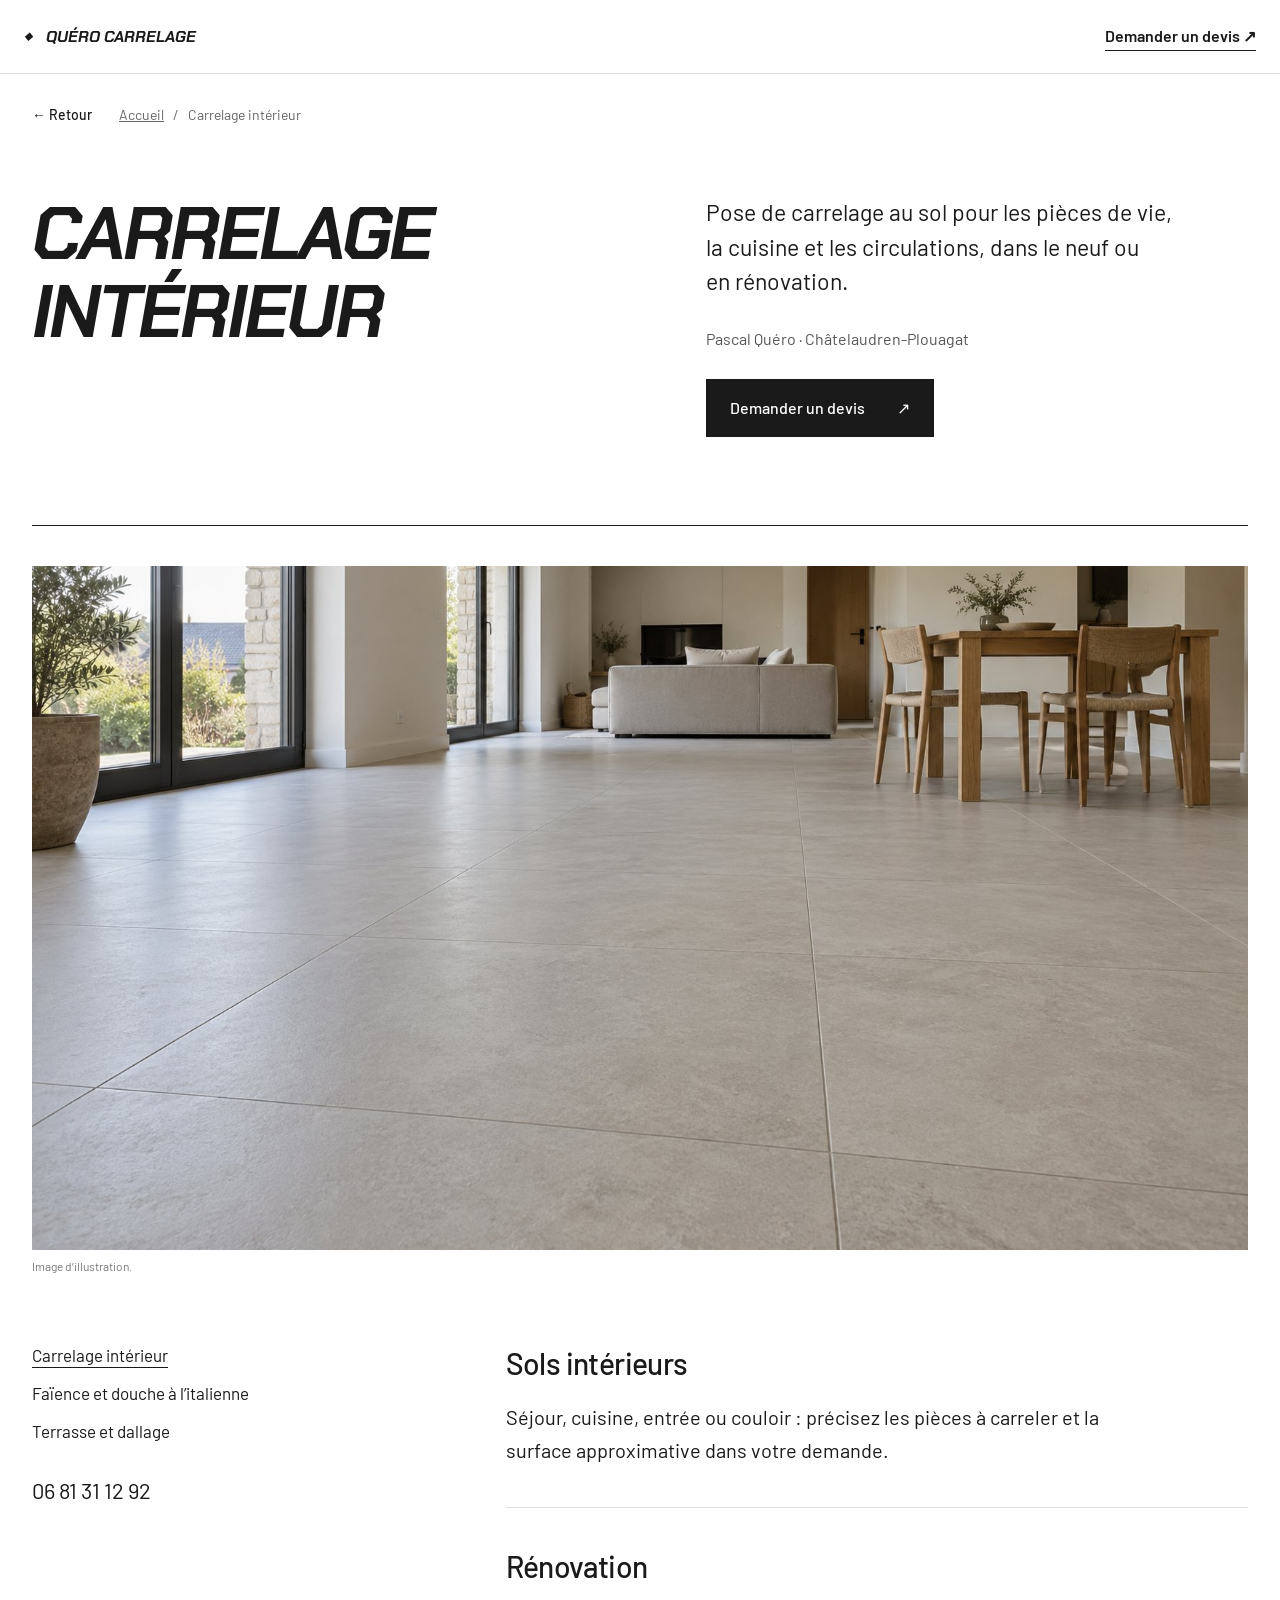
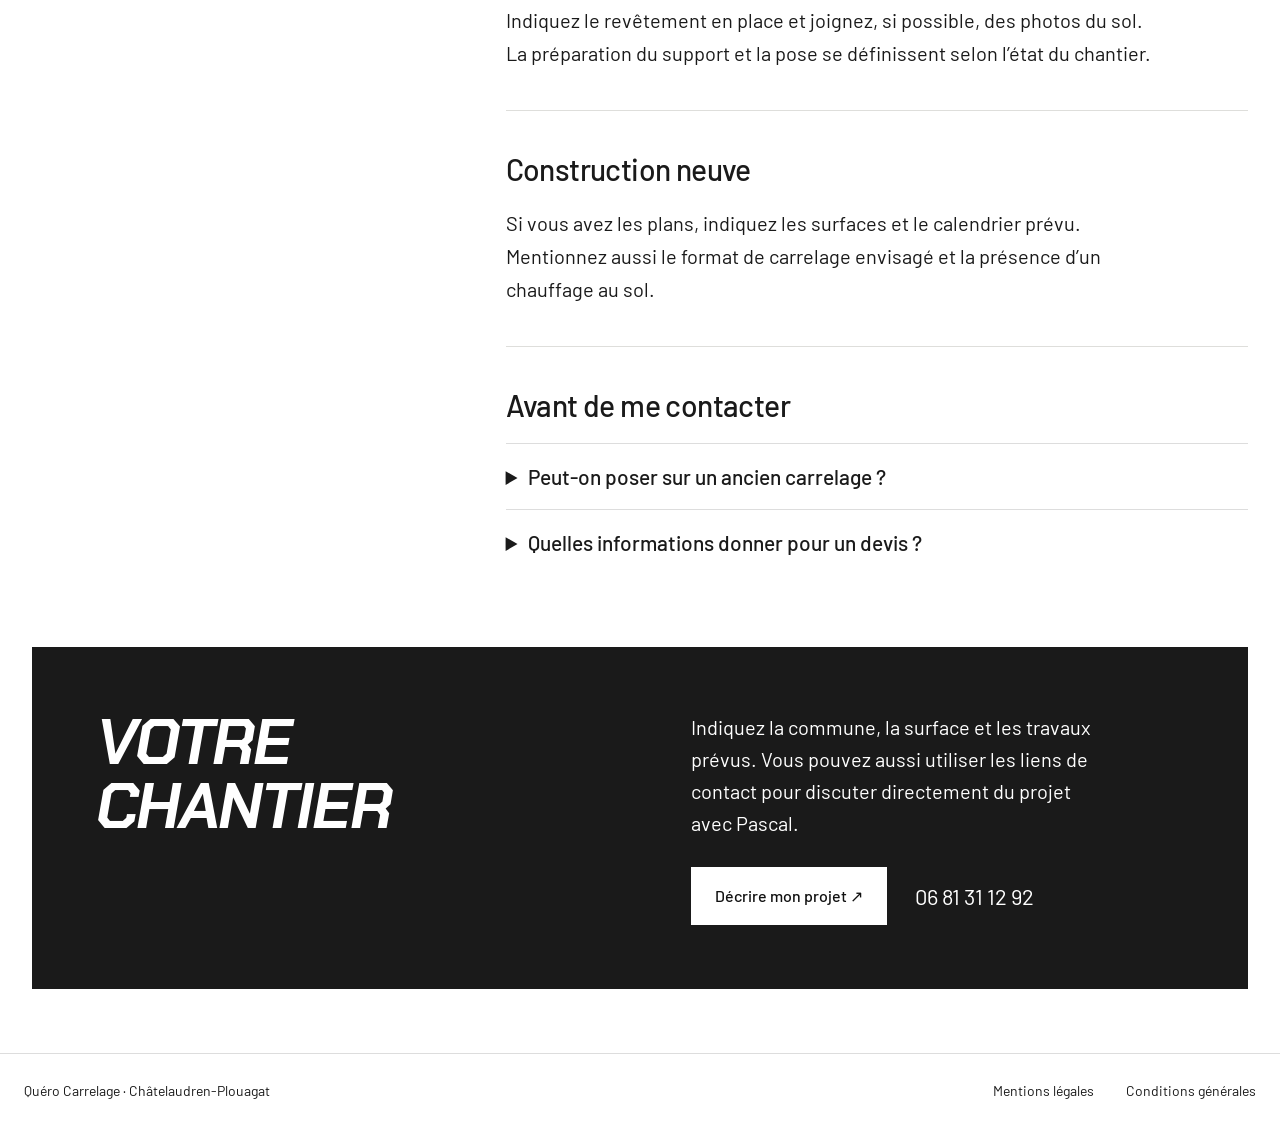
==== carrelage-interieur.html @ d006086c "Recompose mobile and tablet layout with calmer camera, readable forms and consistent service pages" ====
<!doctype html>
<html lang="fr"><head><meta charset="utf-8"><meta name="viewport" content="width=device-width,initial-scale=1">
<title>Pose de carrelage intérieur à Châtelaudren-Plouagat | Quéro Carrelage</title><meta name="description" content="Pose de carrelage au sol pour les pièces de vie, la cuisine et les circulations, dans le neuf ou en rénovation. Pascal Quéro, carreleur à Châtelaudren-Plouagat. Demandez un devis.">
<meta name="robots" content="noindex,nofollow"><meta name="theme-color" content="#ffffff"><link rel="canonical" href="https://matthew-quero.github.io/quero-carrelage/carrelage-interieur.html">
<link rel="icon" href="./assets/favicon.svg" type="image/svg+xml"><link rel="stylesheet" href="./assets/fonts.css"><link rel="stylesheet" href="./assets/site.css?v=10"><link rel="stylesheet" href="./assets/services.css?v=2"><script src="./assets/navigation.js?v=1" defer></script><script src="./assets/contact.js?v=1" defer></script><link rel="stylesheet" href="./assets/responsive.css?v=1"></head>
<body class="service-page"><a class="skip-link" href="#contenu">Aller au contenu</a>
<header class="page-header"><a class="brand" href="./index.html#haut"><span aria-hidden="true">◆</span> Quéro Carrelage</a><a class="page-quote" href="./index.html#contact">Demander un devis ↗</a></header>
<main id="contenu"><nav class="breadcrumb" aria-label="Fil d’Ariane"><a class="return-link" data-back href="./index.html#savoir-faire">← Retour</a><a href="./index.html">Accueil</a><span aria-hidden="true"> / </span><span>Carrelage intérieur</span></nav>
<div class="service-intro"><h1>Carrelage intérieur</h1><div><p>Pose de carrelage au sol pour les pièces de vie, la cuisine et les circulations, dans le neuf ou en rénovation.</p><p class="service-local">Pascal Quéro · Châtelaudren-Plouagat</p><a class="service-cta" href="./index.html#contact">Demander un devis <span aria-hidden="true">↗</span></a></div></div>
<figure class="service-image"><img src="./assets/photos/service-interieur.jpg" alt="Sol intérieur en grands carreaux gris clair dans une pièce de vie" width="1672" height="940" fetchpriority="high" decoding="async"><figcaption>Image d’illustration.</figcaption></figure><div class="service-body"><aside><nav aria-label="Autres prestations"><a href="./carrelage-interieur.html" aria-current="page">Carrelage intérieur</a><a href="./faience-douche.html">Faïence et douche à l’italienne</a><a href="./terrasse-carrelage.html">Terrasse et dallage</a></nav><p><a data-contact="phone" href="#contact">Téléphone</a></p></aside><div class="service-content"><section id="sols"><h2>Sols intérieurs</h2><p>Séjour, cuisine, entrée ou couloir : précisez les pièces à carreler et la surface approximative dans votre demande.</p></section><section id="renovation"><h2>Rénovation</h2><p>Indiquez le revêtement en place et joignez, si possible, des photos du sol. La préparation du support et la pose se définissent selon l’état du chantier.</p></section><section id="neuf"><h2>Construction neuve</h2><p>Si vous avez les plans, indiquez les surfaces et le calendrier prévu. Mentionnez aussi le format de carrelage envisagé et la présence d’un chauffage au sol.</p></section><section class="service-faq"><h2>Avant de me contacter</h2><details><summary>Peut-on poser sur un ancien carrelage ?</summary><p>Cela ne se décide pas à partir de la seule surface. Précisez le revêtement en place, son état et les éventuelles fissures pour que le support puisse être examiné.</p></details><details><summary>Quelles informations donner pour un devis ?</summary><p>La commune, les pièces concernées, la surface estimée, le revêtement actuel et le délai souhaité. Signalez si les carreaux sont déjà choisis ou achetés.</p></details></section></div></div>
<section class="service-contact"><h2>Votre chantier</h2><p>Indiquez la commune, la surface et les travaux prévus. Vous pouvez aussi utiliser les liens de contact pour discuter directement du projet avec Pascal.</p><div><a class="service-cta" href="./index.html#contact">Décrire mon projet ↗</a><a class="service-phone" data-contact="phone" href="#contact">Téléphone</a></div></section>
</main><footer class="page-footer"><span>Quéro Carrelage · Châtelaudren-Plouagat</span><a href="./mentions-legales.html">Mentions légales</a><a href="./conditions-generales.html">Conditions générales</a></footer></body></html>
---- assets/fonts.css ----
@font-face {
  font-family: 'Barlow';
  font-style: normal;
  font-weight: 400;
  font-display: swap;
  src: url(./fonts/font-0.ttf) format('truetype');
}
@font-face {
  font-family: 'Barlow';
  font-style: normal;
  font-weight: 500;
  font-display: swap;
  src: url(./fonts/font-1.ttf) format('truetype');
}
@font-face {
  font-family: 'Barlow';
  font-style: normal;
  font-weight: 600;
  font-display: swap;
  src: url(./fonts/font-2.ttf) format('truetype');
}
@font-face {
  font-family: 'Chakra Petch';
  font-style: italic;
  font-weight: 700;
  font-display: swap;
  src: url(./fonts/font-3.ttf) format('truetype');
}
---- assets/site.css ----
:root{--ink:#1a1a1a;--paper:#fff;--muted:#4a4a4a;--line:#dededb;--header-height:57px;--font-title:'Chakra Petch',Arial,sans-serif;--font-body:'Barlow',Arial,sans-serif}
*{box-sizing:border-box}html{scroll-behavior:smooth;scroll-padding-top:calc(var(--header-height) + 20px)}body{margin:0;background:var(--paper);color:var(--ink);font-family:var(--font-body);-webkit-font-smoothing:antialiased}a{color:inherit;text-decoration:none}button,input,select,textarea{font:inherit}button,a,input,select,textarea{ -webkit-tap-highlight-color:transparent}a,button{transition:background-color .18s ease,color .18s ease}a:hover{color:#666}a:focus-visible,button:focus-visible,input:focus-visible,select:focus-visible,textarea:focus-visible{outline:3px solid #878787!important;outline-offset:5px}input,textarea,select{min-width:0}button{min-height:48px}input,select,textarea{border-radius:0}p{text-wrap:pretty}h1,h2{text-wrap:balance}[hidden]{display:none!important}main{display:block}section,header,footer{min-width:0}section:target{scroll-margin-top:20px}
.skip-link{position:fixed;left:12px;top:12px;z-index:200;background:#111;color:#fff;padding:16px;transform:translateY(-180%)}.skip-link:focus{transform:none}
#site-header{border-bottom:1px solid var(--line)}#site-header>div{min-height:47px}#haut{grid-template-columns:repeat(2,minmax(0,1fr))!important;gap:4vw}#haut [data-herotext]{padding-bottom:60px}#contact{margin-top:0!important;opacity:1!important;transform:none!important;pointer-events:auto!important;scroll-margin-top:calc(var(--header-height) + 20px)}#contact>div{grid-template-columns:repeat(2,minmax(0,1fr))!important}#contact input,#contact textarea,#contact select{line-height:1.4}#contact button{width:100%;font-size:15px!important}#contact a[href^="mailto:"]{overflow-wrap:anywhere;max-width:100%}#mobile-call{padding-bottom:max(10px,env(safe-area-inset-bottom))!important}#mobile-call a{font-size:15px!important;padding:14px!important}.form-note{font-size:14px;line-height:1.5;margin:0;color:#c9c9c6}.form-status:empty{display:none}.form-status{font-size:15px;line-height:1.6;border-left:2px solid #fff;padding-left:16px;margin:0}.tile-texture{display:block;width:100%;height:100%;background:#1a1a1a;background-size:cover;background-position:center}

.reviews{padding:80px max(16px,calc((100vw - 1568px)/2));border-top:1px solid var(--ink);background:#fff}.section-heading{max-width:880px;margin-bottom:36px}.eyebrow{font-size:11px;letter-spacing:.14em;text-transform:uppercase;margin:0 0 18px}.section-heading h2{font-family:var(--font-title);font-style:italic;text-transform:uppercase;font-size:clamp(30px,5vw,64px);line-height:1.03;letter-spacing:-.035em;margin:0 0 22px}.text-link{display:inline-block;border-bottom:1px solid;font-size:14px;min-height:30px}.reviews-list{display:grid;grid-template-columns:repeat(auto-fit,minmax(min(100%,280px),1fr));gap:32px}.review{border-top:1px solid var(--ink);padding-top:22px}.review blockquote{margin:16px 0;line-height:1.6;font-size:19px}.review p{font-size:14px}.rating{letter-spacing:.14em;font-size:19px}#arazo-form iframe{width:100%;min-height:780px;border:0;background:#fff;display:block}#arazo-form .text-link{margin:12px 0;color:#fff}#scroll-video{position:absolute;inset:0;width:100%;height:100%;object-fit:cover;background:#000}.video-mode [data-flat],.video-mode [data-room],.video-mode [data-flatsq],.video-mode [data-tilelayer]{display:none!important}
/* Useful static layout if JavaScript fails or motion is disabled. */
html:not(.has-motion) [data-tilelayer]{display:none!important}html:not(.has-motion) [data-stage]{height:auto!important}html:not(.has-motion) [data-sticky]{background:#fff!important;position:relative!important;top:0!important;height:auto!important;visibility:visible!important;perspective:none!important;padding:24px 16px!important}html:not(.has-motion) [data-flat]{position:relative!important;inset:auto!important;transform:none!important}html:not(.has-motion) [data-grid]{display:grid!important;width:100%;grid-auto-flow:row!important;grid-template-columns:repeat(3,minmax(0,1fr))!important;grid-template-rows:none!important;grid-auto-columns:auto!important;gap:8px!important;transform:none!important}html:not(.has-motion) [data-cell]{width:auto!important;height:auto!important;min-height:160px;transform:none!important;filter:none!important;opacity:1!important}html:not(.has-motion) [data-cell]:empty,html:not(.has-motion) [data-cell]:has(.tile-texture){display:none!important}html:not(.has-motion) [data-room],html:not(.has-motion) [data-flatsq]{display:none!important}html:not(.has-motion) [data-herotext]{opacity:1!important;transform:none!important}
@media(min-width:1600px){#haut>div:first-child{padding-right:20px}}
@media(max-width:760px){#site-header>div{gap:8px!important}#site-header nav a{font-size:11px!important}#site-header a>span:last-child{font-size:13px!important}#haut{grid-template-columns:minmax(0,1fr)!important;gap:0!important;padding-top:12vh!important;min-height:calc(100svh - var(--header-height))!important}#haut [data-herotext]{padding:0 0 64px 17%;align-self:center}#haut h1{font-size:clamp(34px,8.4vw,61px)!important;max-width:16ch!important}#haut p{font-size:17px!important}#haut>div[aria-hidden]{display:none}#contact>div{grid-template-columns:minmax(0,1fr)!important;gap:50px!important;padding-bottom:55px!important}#contact a[href^="tel:"]{font-size:clamp(35px,9vw,58px)!important}#contact form{max-width:none!important}.reviews{padding:56px 16px}html:not(.has-motion) [data-grid]{grid-template-columns:repeat(2,minmax(0,1fr))!important}html:not(.has-motion) [data-cell]{font-size:17px!important;min-height:170px} [data-info]{font-size:clamp(20px,5.5vw,38px)!important;max-width:40vw} }
@media(prefers-reduced-motion:reduce){html{scroll-behavior:auto}*{transition:none!important;animation:none!important}}
@media print{[data-stage],[data-tilelayer],#mobile-call,.scroll-cue,.skip-link{display:none!important}#haut,#contact{display:block!important;min-height:0!important;color:#000!important;background:#fff!important}#haut [data-herotext]{opacity:1!important;transform:none!important}#contact input,#contact select,#contact textarea{border:1px solid #aaa!important}#contact form{display:none!important}header{position:static!important}a{color:inherit!important}}

.hover-1:hover, .hover-1:focus-visible {background:#4A4A4A;color:#FFFFFF}
.hover-2:hover, .hover-2:focus-visible {background:#FFFFFF;color:#1A1A1A}
.hover-3:hover, .hover-3:focus-visible {color:#9A9A96}
.hover-4:hover, .hover-4:focus-visible {color:#9A9A96}
.hover-5:hover, .hover-5:focus-visible {color:#9A9A96}
.hover-6:hover, .hover-6:focus-visible {color:#9A9A96}
.hover-7:hover, .hover-7:focus-visible {background:#9A9A96;color:#1A1A1A}
/* Revision 2: the perspective scene and the readable copy have separate layers. */
[data-sticky]{perspective:none!important;isolation:isolate}
.sequence-scene{position:absolute;inset:0;overflow:hidden;isolation:isolate;z-index:0;perspective:1600px;perspective-origin:50% 45%}
.sequence-copy{position:absolute;inset:0;z-index:3;pointer-events:none}
[data-info]{position:absolute;left:50%;top:48%;margin:0;width:min(17ch,calc(100% - 64px));text-align:center;font-family:var(--font-title);font-size:clamp(34px,5.2vw,72px);font-style:italic;font-weight:700;line-height:1.08;letter-spacing:-.035em;color:#fff;text-transform:uppercase;opacity:0;visibility:hidden;will-change:transform,opacity;text-wrap:balance}


[data-plane="wleft"]{background-color:#242424!important}[data-plane="wright"]{background-color:#1c1c1c!important}[data-plane="back"]{background-color:#101010!important}[data-plane="ceiling"]{background-color:#2d2d2d!important}
#haut{min-height:calc(100svh - var(--header-height))!important;padding-top:40px!important;padding-bottom:40px!important}
#haut .hero-copy{padding-bottom:0!important}
#haut h1{font-size:clamp(48px,6.5vw,96px)!important;line-height:1.02!important;max-width:none!important}
.hero-title-line{display:block;white-space:nowrap}
#haut .hero-location{margin:0 0 25px;font-family:var(--font-body);font-size:12px!important;letter-spacing:.1em;font-weight:500;line-height:1.5;text-transform:uppercase;color:#555}
#haut .hero-intro{font-size:clamp(17px,1.5vw,20px)!important;max-width:35ch;line-height:1.6!important;margin-top:28px!important}
.button-primary,.button-submit{font-family:var(--font-body)!important;font-size:16px!important;font-weight:600!important;font-style:normal!important;text-transform:none!important;letter-spacing:0!important;display:inline-flex;align-items:center;justify-content:center;gap:24px;min-height:54px}
.button-primary::after{content:'↗';font-size:20px;font-weight:400}
.hover-1:hover,.hover-1:focus-visible{background:#444!important;color:#fff!important}
.hover-2:hover,.hover-2:focus-visible{background:#fff!important;color:#111!important}
.hover-3:hover,.hover-4:hover,.hover-5:hover,.hover-6:hover{color:#aaa!important}
.hover-7:hover{background:#ccc!important;color:#111!important}
.nav-services,.nav-quote{font-family:var(--font-body)!important;font-size:14px!important;font-weight:600!important;font-style:normal!important;text-transform:none!important;letter-spacing:0!important;display:inline-flex;align-items:center;min-height:32px}
.nav-services{color:#555}.nav-services:hover,.nav-quote:hover{color:#111;border-bottom:2px solid #111}
#contact a[href^="tel:"]{font-family:var(--font-body)!important;font-style:normal!important;font-weight:600!important;letter-spacing:-.035em!important;font-size:clamp(34px,5.1vw,68px)!important;line-height:1.1!important}
#contact>div>div:last-child>div>p{font-family:var(--font-body)!important;font-style:normal!important;font-weight:400!important;font-size:20px!important;line-height:1.6!important;text-transform:none!important;letter-spacing:0!important;max-width:34ch!important}
.services{position:relative;z-index:10;display:grid;grid-template-columns:minmax(0,1fr) minmax(0,1.15fr);gap:clamp(48px,7vw,120px);max-width:1600px;margin:0 auto;padding:clamp(64px,8vw,120px) 32px;background:#fff;scroll-margin-top:calc(var(--header-height) + 20px)}
.services-heading h2{margin:0 0 28px;font-family:var(--font-title);font-style:italic;font-weight:700;text-transform:uppercase;line-height:1;letter-spacing:-.04em;font-size:clamp(44px,6vw,80px)}
.services-heading>p:not(.eyebrow){margin:0 0 26px;max-width:35ch;font-size:19px;line-height:1.65;color:#555}
.services-heading .text-link{font-size:16px;font-weight:500;padding-bottom:6px}
.services-list{list-style:none;margin:0;padding:0}.services-list li{display:grid;grid-template-columns:32px minmax(0,1fr);column-gap:20px;padding:22px 0;border-top:1px solid #cfcfcc}.services-list li:last-child{border-bottom:1px solid #cfcfcc}.services-list li>span{grid-row:1 / 3;font-size:12px;color:#777;padding-top:5px}.services-list h3{margin:0;font-size:22px;font-weight:600;line-height:1.3;letter-spacing:-.015em}.services-list p{margin:6px 0 0;font-size:16px;line-height:1.5;color:#555}
.services-assurances{grid-column:1 / -1;display:flex;flex-wrap:wrap;gap:12px 32px;margin:0;padding-top:24px;border-top:1px solid #cfcfcc;font-size:14px;color:#555}.services-assurances span{display:inline-flex;gap:10px;align-items:center}.services-assurances span::before{content:'';display:block;width:5px;height:5px;background:#1a1a1a;transform:rotate(45deg)}
html:not(.has-motion) [data-stage]{display:none!important}
.video-mode [data-copy],.video-mode [data-phase]{display:none!important}
@media(max-width:760px){
 #haut{min-height:calc(100svh - var(--header-height))!important;padding-top:40px!important;padding-bottom:48px!important}
 #haut .hero-copy{padding:0 0 0 17%!important}
 #haut h1{font-size:clamp(34px,8.9vw,68px)!important}
 #haut .hero-location{font-size:10px!important;letter-spacing:.06em;margin-bottom:20px;max-width:30ch}
 #haut .hero-intro{font-size:17px!important;margin-top:24px!important}
 #haut .button-primary{padding:17px 20px!important;font-size:14px!important;gap:16px}
 .nav-services{display:none}#site-header .nav-quote{font-size:12px!important}
 [data-info]{font-size:clamp(30px,7.8vw,48px)!important;max-width:none!important;width:calc(100% - 40px);top:46%;line-height:1.12}


 .services{grid-template-columns:minmax(0,1fr);gap:40px;padding:64px 20px}
 .services-heading h2{font-size:52px}.services-heading>p:not(.eyebrow){font-size:18px}
 .services-list li{padding:20px 0;column-gap:12px;grid-template-columns:24px minmax(0,1fr)}.services-list h3{font-size:21px}
 .services-assurances{font-size:13px;gap:14px 22px;padding-top:22px}
 #contact a[href^="tel:"]{font-size:clamp(32px,8.3vw,58px)!important}
 #contact>div>div:last-child>div>p{font-size:18px!important}
}
/* Use one header offset for anchors, rather than adding margin and padding twice. */
html{scroll-padding-top:var(--header-height)}
#haut,#savoir-faire,#contact,section:target{scroll-margin-top:0!important}

/* Photos stay in the opening mosaic; the room keeps its dark tiles. */
[data-scene]{transition:none!important}
[data-copy]{transition:none!important}
[data-info]{width:14ch;max-width:calc(100vw - 32px);font-size:clamp(36px,4.2vw,66px);text-align:left;transform-origin:50% 50%;text-wrap:balance}
/* The next section rises through the final viewport while the room fades. */
.has-motion [data-stage]{margin-bottom:calc(-1 * var(--sequence-overlap,0px))}
.services{max-width:none;width:100%;padding-left:max(32px,calc((100vw - 1536px)/2));padding-right:max(32px,calc((100vw - 1536px)/2));min-height:var(--sequence-overlap,0px);align-content:center}
.services-list li{display:block;padding:0}
.services-list li a{display:flex;align-items:center;justify-content:space-between;gap:24px;padding:26px 16px;font-size:22px;font-weight:500;line-height:1.3;transition:padding .22s ease,background .22s ease,color .22s ease}
.services-list li a>span{font-size:24px;opacity:0;transform:translate(-8px,8px);transition:opacity .22s ease,transform .22s ease}
.services-list li a:hover,.services-list li a:focus-visible{padding-left:28px;background:#1a1a1a;color:#fff}
.services-list li a:hover>span,.services-list li a:focus-visible>span{opacity:1;transform:none}
.services-assurances{margin-top:0}
.contact-reviews{margin-top:auto;padding:32px 0 0;border-top:1px solid #393939;color:#fff;background:transparent}
.contact-reviews h3{font-size:22px;font-weight:500;margin:0 0 24px}
.contact-reviews .reviews-list{display:block}
.contact-reviews .review{padding:20px 0;border-color:#393939}
.contact-reviews .review:first-child{padding-top:0;border:0}
.contact-reviews .review blockquote{font-size:18px;margin:12px 0;line-height:1.6}
.contact-reviews .review p{margin:0;color:#bbb}
.contact-reviews .text-link{margin-top:20px}
@media(max-width:760px){
 [data-info]{font-size:clamp(32px,8.4vw,48px)!important;width:12ch;top:50%}
 .services{padding-left:20px;padding-right:20px}
 .services-heading h2{font-size:46px}
 .services-list li{padding:0}
 .services-list li a{padding:22px 12px;font-size:20px}
 .services-list li a>span{opacity:1;transform:none}
 .contact-reviews{margin-top:20px}
}
@media(prefers-reduced-motion:reduce){.services-list li a,.services-list li a>span{transition:none}}

/* Programmatic section focus must not draw a frame around the whole hero. */
section[tabindex="-1"]:focus,h1[tabindex="-1"]:focus,h2[tabindex="-1"]:focus{outline:none}
/* The service section is opaque throughout the handoff: no grey double exposure. */
.services{opacity:1!important}
[data-info]{text-align:center}
.tile-link{display:flex;position:relative;align-items:flex-end;width:100%;height:100%;padding:18px;color:inherit;overflow:hidden}
.tile-link:hover{color:#fff;background:#363636}
.tile-link:focus-visible{outline:3px solid #fff!important;outline-offset:-7px}
.tile-caption{display:block;max-width:100%;font:inherit}
.tile-caption>span{display:inline-block;transition:transform .2s ease}
.tile-link:hover .tile-caption>span{transform:translate(3px,-3px)}
.tile-photo{padding:0}
.tile-photo .tile-texture{transition:transform .35s ease,filter .35s ease}
.tile-photo:hover .tile-texture{transform:scale(1.045);filter:brightness(.8)}
.tile-photo-arrow{position:absolute;right:16px;bottom:14px;font-family:var(--font-body);font-size:28px;color:white;opacity:0}
.tile-photo:hover .tile-photo-arrow,.tile-photo:focus-visible .tile-photo-arrow{opacity:1}
@media(prefers-reduced-motion:reduce){.tile-photo .tile-texture,.tile-caption>span{transition:none}}
/* All three mosaic rows fit the actual sticky area, including the header and two joints. */
.has-motion [data-grid]{grid-template-rows:repeat(3,calc((100svh - var(--header-height) - 16px)/3))!important;grid-auto-columns:calc((100svh - var(--header-height) - 16px)/3)!important}
.has-motion [data-cell]{width:calc((100svh - var(--header-height) - 16px)/3)!important;height:calc((100svh - var(--header-height) - 16px)/3)!important}

.contact-action{display:inline-flex;align-items:center;align-self:flex-start;gap:16px;font-family:var(--font-body);font-size:22px;font-weight:500;line-height:1.4;border-bottom:1px solid #777;padding:8px 0;color:#fff}.contact-action:hover{color:#ccc;border-color:#fff}
#contact .contact-action[href]{font-family:var(--font-body)!important;font-style:normal!important;font-weight:500!important;font-size:22px!important;line-height:1.4!important;letter-spacing:0!important}

/* Full-face mineral material: no magnified crop from a white product photo. */
[data-tile], [data-cell][style*="background:#1A1A1A"], [data-cell].material-slot {background-image:url('./photos/carreau-anthracite-hd.webp')!important;background-size:cover;background-position:center}

/* Prevent native scroll chaining/bounce beyond the document edges. */
html,body{overscroll-behavior-y:none}
/* A single, unbroken word group on both sides of the camera. */
[data-info]{width:max-content!important;max-width:none!important;white-space:nowrap;text-wrap:nowrap;font-size:clamp(30px,4.2vw,66px);text-align:center}
@media(max-width:760px){[data-info]{font-size:clamp(22px,6vw,38px)!important}}
/* Empty material tiles throughout the mosaic, then a full tiled floor. */
[data-cell]:empty{background-image:url('./photos/carreau-anthracite-hd.webp')!important;background-size:cover;background-position:center}
[data-cell]{position:relative}
[data-cell]::after{content:"";position:absolute;inset:0;background:#303030 url('./photos/carreau-anthracite-hd.webp') center/cover;opacity:var(--floor-material,0);pointer-events:none;z-index:3}
---- assets/services.css ----
.service-page{color:#1a1a1a;background:#fff}
.page-header{position:sticky;top:0;z-index:40;display:flex;align-items:center;justify-content:space-between;gap:20px;padding:22px max(24px,calc((100vw - 1536px)/2));border-bottom:1px solid #dededb;background:#fff}
.brand{font-family:var(--font-title);font-weight:700;font-style:italic;text-transform:uppercase;display:flex;gap:12px;align-items:center}
.page-quote{font-weight:600;border-bottom:1px solid;padding:4px 0}
.service-page main{max-width:1600px;margin:auto;padding:0 32px}
.breadcrumb{font-size:14px;color:#666;padding:32px 0;display:flex;flex-wrap:wrap;gap:9px}.breadcrumb a{text-decoration:underline}
.service-intro{display:grid;grid-template-columns:1.1fr 1fr;gap:6vw;padding:40px 0 88px;border-bottom:1px solid #1a1a1a}
.service-intro h1{margin:0;font-family:var(--font-title);font-style:italic;text-transform:uppercase;font-size:clamp(44px,5.8vw,84px);letter-spacing:-.04em;line-height:1.05;overflow-wrap:break-word}
.service-intro p{font-size:23px;line-height:1.5;margin:0 0 28px;max-width:37ch}.service-intro .service-local{font-size:16px;color:#555}
.service-cta{display:inline-flex;align-items:center;justify-content:space-between;gap:32px;padding:19px 24px;background:#1a1a1a;color:white;font-weight:500;min-height:56px}.service-cta:hover{background:#444;color:white}
.service-body{display:grid;grid-template-columns:1fr 2fr;gap:8vw;padding:72px 0}
.service-body aside nav{display:flex;flex-direction:column;gap:18px;font-size:17px}.service-body aside nav a[aria-current]{text-decoration:underline;text-underline-offset:5px}.service-body aside p{margin-top:36px;font-size:22px}
.service-content section{padding-bottom:40px;margin-bottom:40px;border-bottom:1px solid #dededb;scroll-margin-top:100px}
.service-content h2{font-size:30px;line-height:1.2;font-weight:500;letter-spacing:-.02em;margin:0 0 20px}
.service-content p{font-size:20px;line-height:1.65;margin:0;max-width:60ch}
.service-content details{padding:20px 0;border-top:1px solid #ddd}.service-content summary{font-size:21px;font-weight:500;cursor:pointer}.service-content details p{font-size:18px;margin-top:18px}
.service-content .service-faq{border:0;margin:0;padding:0}
.service-contact{background:#1a1a1a;color:#fff;padding:64px;display:grid;grid-template-columns:1fr 1fr;gap:28px 8vw;margin-bottom:64px}
.service-contact h2{font-family:var(--font-title);font-style:italic;text-transform:uppercase;font-size:clamp(36px,5vw,64px);letter-spacing:-.03em;line-height:1;margin:0}
.service-contact p{font-size:20px;line-height:1.6;margin:0;max-width:42ch}.service-contact>div{grid-column:2;display:flex;align-items:center;flex-wrap:wrap;gap:28px}.service-contact .service-cta{background:#fff;color:#111}.service-contact .service-cta:hover{background:#ccc}.service-phone{font-size:22px}
.page-footer{display:flex;align-items:center;flex-wrap:wrap;gap:20px 32px;padding:28px max(24px,calc((100vw - 1536px)/2));border-top:1px solid #ddd;font-size:14px}.page-footer>span{margin-right:auto}
@media(max-width:760px){.page-header{padding:16px 20px}.brand{font-size:13px;gap:6px}.page-quote{font-size:13px}.service-page main{padding:0 20px}.breadcrumb{padding:24px 0;font-size:12px}.service-intro{grid-template-columns:1fr;gap:28px;padding:24px 0 48px}.service-intro h1{font-size:42px}.service-intro p{font-size:20px}.service-body{grid-template-columns:1fr;gap:40px;padding:40px 0}.service-body aside nav{font-size:15px;gap:14px}.service-body aside p{margin:22px 0 0}.service-content h2{font-size:27px}.service-content p{font-size:18px}.service-contact{display:block;padding:32px 24px;margin-bottom:40px}.service-contact p{font-size:18px;margin:24px 0}.service-contact>div{display:flex;gap:24px}.service-contact h2{font-size:36px}.service-content summary{font-size:19px}}

.breadcrumb .return-link{margin-right:18px;text-decoration:none;font-weight:500;color:#1a1a1a}.return-link:hover{text-decoration:underline}
.service-image{margin:0;padding:40px 0 0}.service-image img{display:block;width:100%;height:auto;aspect-ratio:16/9;object-fit:cover}.service-image figcaption{font-size:12px;color:#777;margin-top:9px}
@media(max-width:760px){.service-image{padding-top:24px}.service-image img{aspect-ratio:4/3;object-position:center}.breadcrumb .return-link{width:100%;margin-bottom:10px}}
---- assets/responsive.css ----
/* Portrait composition: the copy leads, the tile occupies its own lower area. */
@media(max-width:900px){
 html{scroll-padding-top:var(--header-height)}
 #site-header>div{padding:8px 20px!important;gap:12px!important;min-height:58px}
 #site-header a>span:last-child{font-size:14px!important;white-space:nowrap}
 #site-header a>span:first-child{width:10px!important;height:10px!important}
 #site-header nav{gap:0!important}.nav-services{display:none!important}
 #site-header .nav-quote{font-family:var(--font-body)!important;font-style:normal!important;font-size:12px!important;letter-spacing:0!important;text-transform:none!important;display:flex;align-items:center;min-height:44px;border:0!important;padding:0!important}
 #haut{display:block!important;direction:ltr!important;min-height:max(720px,calc(100svh - var(--header-height)))!important;padding:32px 24px 290px!important;overflow:hidden}
 #haut .hero-copy{padding:0!important;max-width:580px;margin:0!important}
 #haut .hero-location{font-size:10px!important;line-height:1.5;letter-spacing:.07em!important;max-width:none!important;margin:0 0 22px!important}
 #haut h1{font-size:clamp(39px,10.6vw,64px)!important;line-height:1.02!important;letter-spacing:-.045em!important;max-width:none!important}
 .hero-title-line{display:block;white-space:nowrap}
 #haut .hero-intro{font-size:17px!important;line-height:1.55!important;max-width:34ch!important;margin:22px 0 0!important}
 #haut .hero-copy>div{margin-top:24px!important}
 #haut .button-primary{padding:16px 20px!important;min-height:54px;font-family:var(--font-body)!important;font-style:normal!important;font-size:15px!important;text-transform:none!important;letter-spacing:0!important;max-width:100%;width:100%;justify-content:space-between}
 #haut>div[aria-hidden]{display:none!important}
 [data-info]{font-size:clamp(24px,6.6vw,38px)!important;line-height:1.08!important;letter-spacing:-.025em!important;white-space:nowrap!important}
 .tile-link{padding:14px}.tile-caption{font-size:17px;line-height:1.15}.tile-photo{padding:0}
 .services{display:block;padding:56px 24px 48px!important}
 .services-heading h2{font-size:clamp(36px,9.5vw,54px)!important;margin-bottom:20px}
 .services-heading>p:not(.eyebrow){font-size:17px!important;line-height:1.6;margin-bottom:20px;max-width:38ch}
 .services-heading .text-link{font-size:15px;margin-bottom:36px}
 .services-list li{display:block;padding:0!important}.services-list li>a{min-height:70px;padding:21px 0!important;font-size:19px!important;line-height:1.25;gap:20px}
 .services-assurances{font-size:13px;line-height:1.5;display:grid;gap:12px;margin-top:28px;padding-top:24px}
 #contact{min-height:0!important;display:block!important}
 #contact>div{display:block!important;padding:48px 24px 56px!important}
 #contact-title{font-size:clamp(32px,8vw,46px)!important;line-height:1.05!important;margin:0 0 30px!important}
 #quote-form{gap:20px!important;max-width:none!important}
 #quote-form input,#quote-form select,#quote-form textarea{font-size:16px!important;padding:14px!important;line-height:1.45;min-height:52px}
 #quote-form textarea{min-height:140px}#quote-form label{font-size:11px!important;letter-spacing:.08em!important}
 #quote-form button{font-family:var(--font-body)!important;font-style:normal!important;text-transform:none!important;line-height:1.4!important;min-height:56px;font-size:15px!important;padding:16px!important}
 .form-note{font-size:13px;line-height:1.6}
 #contact>div>div+div{margin-top:48px;padding-top:32px;border-top:1px solid #444}
 #contact .contact-action[href]{font-size:20px!important;overflow-wrap:anywhere;min-height:44px}
 #contact>div>div:last-child>div>p{font-size:16px!important;line-height:1.6!important}
 #mobile-call{padding:8px 16px max(8px,env(safe-area-inset-bottom))!important}
 #mobile-call a{padding:12px!important;font-family:var(--font-body)!important;font-style:normal!important;font-size:16px!important;line-height:1.35!important}
 footer{display:flex!important;flex-direction:column!important;gap:24px!important;padding:36px 24px 90px!important}
 footer>div:last-child a{font-family:var(--font-body)!important;font-style:normal!important;text-transform:none!important;font-size:14px!important}
 /* Service detail pages use the same reading rhythm as the homepage. */
 .page-header{padding:10px 20px!important;gap:12px;min-height:64px}.brand{font-size:13px!important;gap:6px}.page-quote{font-size:12px!important;min-height:44px;display:flex;align-items:center;border:0}
 .service-page main{padding:0 24px}.breadcrumb{font-size:12px;padding:24px 0 20px;gap:8px}.breadcrumb .return-link{width:100%;margin-bottom:8px;min-height:36px;display:flex;align-items:center}
 .service-intro{display:block;padding:16px 0 32px}.service-intro h1{font-size:clamp(36px,9.6vw,58px);line-height:1.02;margin-bottom:24px}.service-intro p{font-size:18px;line-height:1.6;margin-bottom:20px}.service-intro .service-local{font-size:14px}
 .service-cta{width:100%;font-size:15px;min-height:54px;padding:16px 20px}.service-image{padding-top:24px}.service-image img{aspect-ratio:4/3;object-fit:cover}.service-image figcaption{font-size:11px}
 .service-body{display:flex;flex-direction:column;gap:36px;padding:36px 0}.service-body aside nav{font-size:14px;gap:0;border-top:1px solid #ddd}.service-body aside nav a{padding:14px 0;border-bottom:1px solid #ddd;min-height:44px}.service-body aside p{font-size:18px;margin:20px 0 0}
 .service-content h2{font-size:26px;margin-bottom:16px}.service-content p{font-size:17px;line-height:1.65}.service-content section{padding-bottom:28px;margin-bottom:28px}.service-content summary{font-size:17px;line-height:1.45}.service-content details p{font-size:16px}
 .service-contact{display:block;padding:28px 24px;margin-bottom:32px}.service-contact h2{font-size:34px}.service-contact p{font-size:17px;line-height:1.6;margin:20px 0 24px}.service-contact>div{display:flex;flex-direction:column;align-items:stretch;gap:20px}.service-phone{font-size:20px}.page-footer{align-items:flex-start;font-size:13px}
}
@media(min-width:600px) and (max-width:900px){
 #haut{padding:48px 40px 330px!important}#haut .hero-intro{max-width:38ch!important}#haut .button-primary{max-width:330px}
 .services,#contact>div{padding-left:40px!important;padding-right:40px!important}.service-page main{padding:0 40px}
}
@media(max-width:350px){#haut{padding-left:20px!important;padding-right:20px!important}#haut h1{font-size:35px!important}#haut .hero-intro{font-size:16px!important}#site-header>div{padding-left:14px!important;padding-right:14px!important}#site-header a>span:last-child{font-size:12px!important}.services,#contact>div{padding-left:20px!important;padding-right:20px!important}}
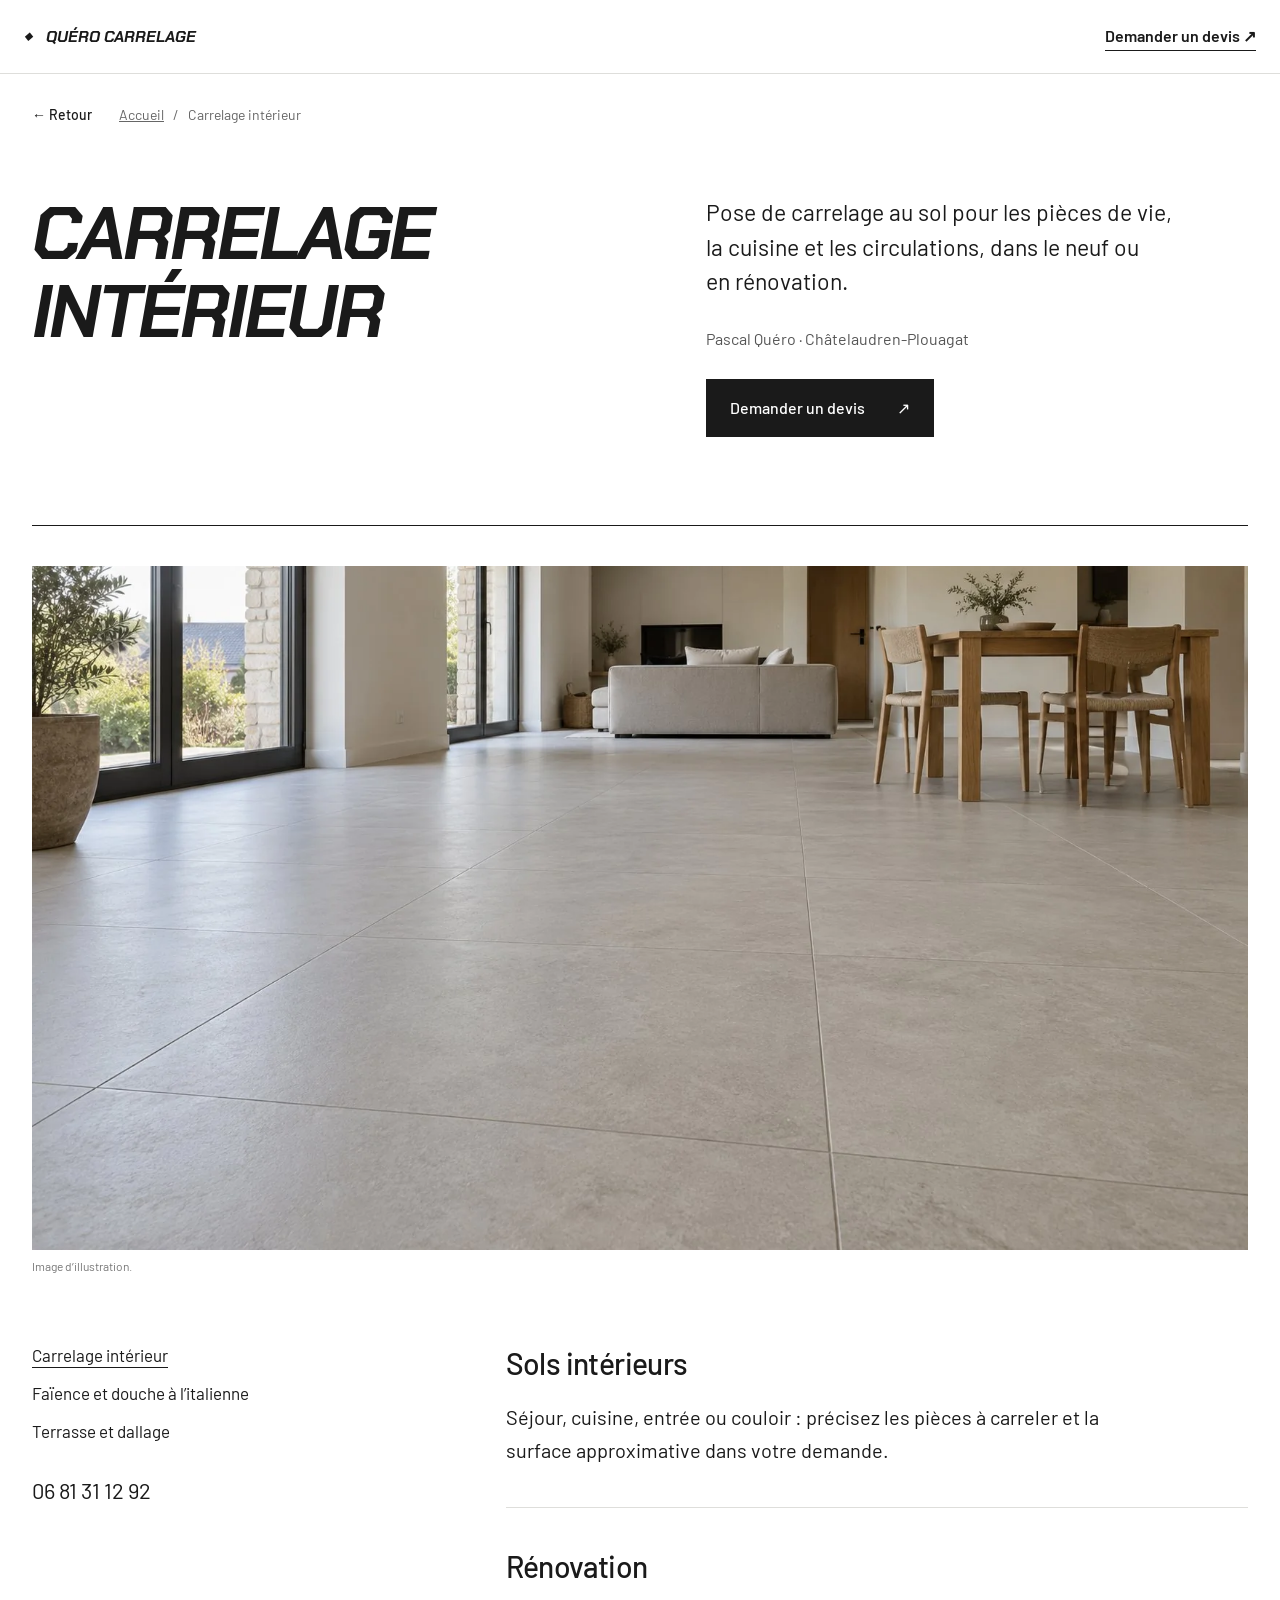
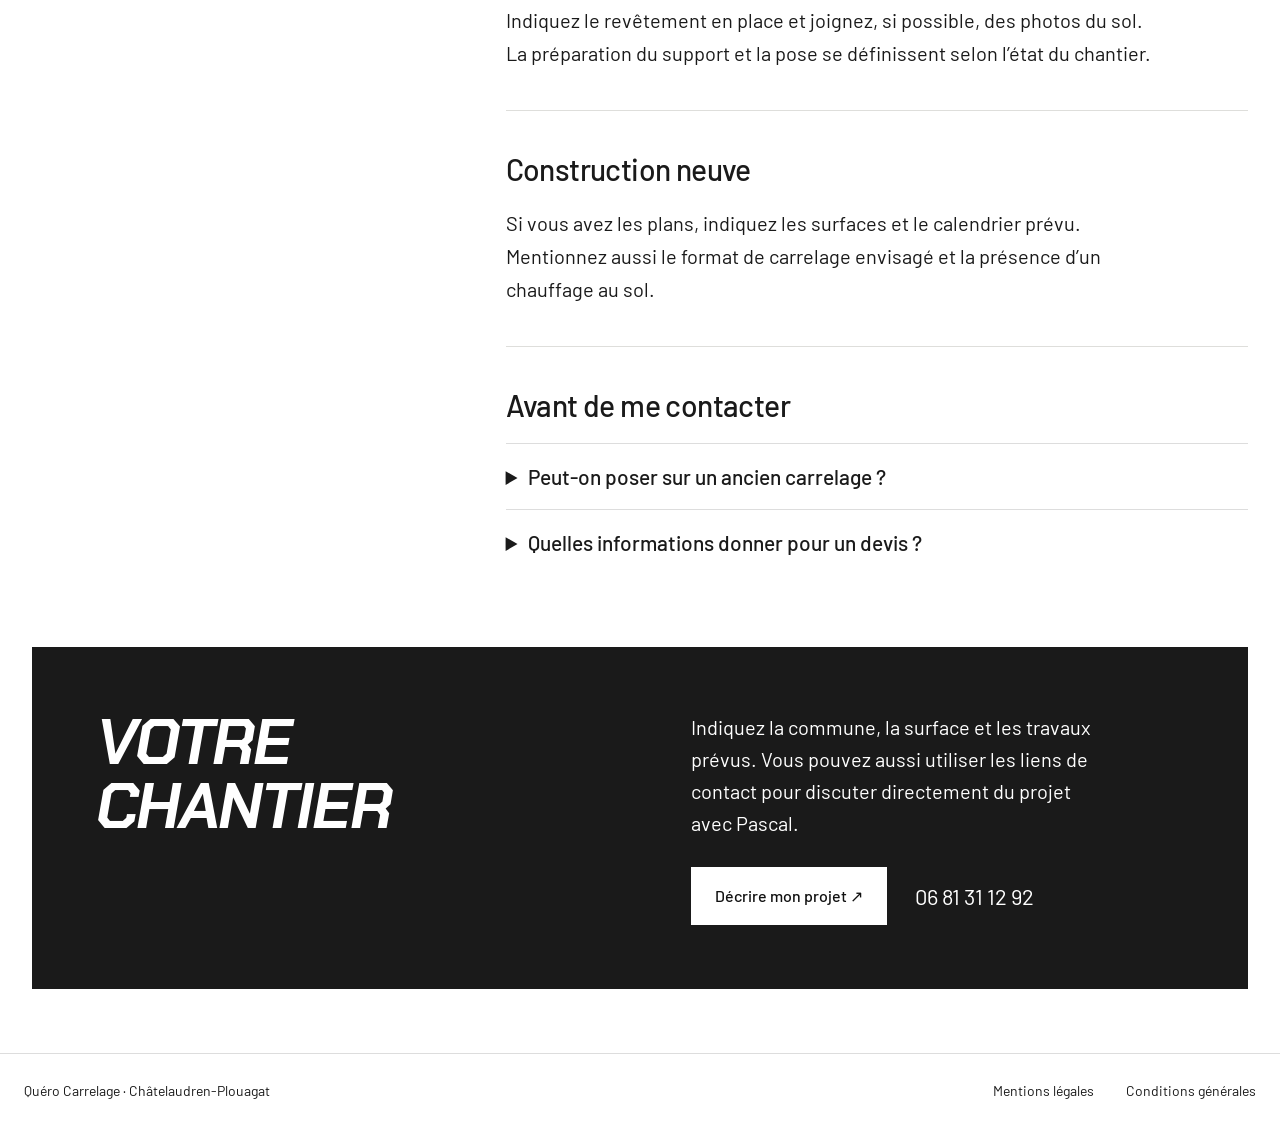
==== commit 3d895221: "Improve mobile loading with WOFF2, responsive WebP, inline styles and deferred room initialization" ====
--- a/carrelage-interieur.html
+++ b/carrelage-interieur.html
@@ -2,11 +2,11 @@
 <html lang="fr"><head><meta charset="utf-8"><meta name="viewport" content="width=device-width,initial-scale=1">
 <title>Pose de carrelage intérieur à Châtelaudren-Plouagat | Quéro Carrelage</title><meta name="description" content="Pose de carrelage au sol pour les pièces de vie, la cuisine et les circulations, dans le neuf ou en rénovation. Pascal Quéro, carreleur à Châtelaudren-Plouagat. Demandez un devis.">
 <meta name="robots" content="noindex,nofollow"><meta name="theme-color" content="#ffffff"><link rel="canonical" href="https://matthew-quero.github.io/quero-carrelage/carrelage-interieur.html">
-<link rel="icon" href="./assets/favicon.svg" type="image/svg+xml"><link rel="stylesheet" href="./assets/fonts.css"><link rel="stylesheet" href="./assets/site.css?v=10"><link rel="stylesheet" href="./assets/services.css?v=2"><script src="./assets/navigation.js?v=1" defer></script><script src="./assets/contact.js?v=1" defer></script><link rel="stylesheet" href="./assets/responsive.css?v=1"></head>
+<link rel="icon" href="./assets/favicon.svg" type="image/svg+xml"><link rel="stylesheet" href="./assets/fonts.css?v=2"><link rel="stylesheet" href="./assets/site.css?v=11"><link rel="stylesheet" href="./assets/services.css?v=2"><script src="./assets/navigation.js?v=1" defer></script><script src="./assets/contact.js?v=1" defer></script><link rel="stylesheet" href="./assets/responsive.css?v=12"></head>
 <body class="service-page"><a class="skip-link" href="#contenu">Aller au contenu</a>
 <header class="page-header"><a class="brand" href="./index.html#haut"><span aria-hidden="true">◆</span> Quéro Carrelage</a><a class="page-quote" href="./index.html#contact">Demander un devis ↗</a></header>
 <main id="contenu"><nav class="breadcrumb" aria-label="Fil d’Ariane"><a class="return-link" data-back href="./index.html#savoir-faire">← Retour</a><a href="./index.html">Accueil</a><span aria-hidden="true"> / </span><span>Carrelage intérieur</span></nav>
 <div class="service-intro"><h1>Carrelage intérieur</h1><div><p>Pose de carrelage au sol pour les pièces de vie, la cuisine et les circulations, dans le neuf ou en rénovation.</p><p class="service-local">Pascal Quéro · Châtelaudren-Plouagat</p><a class="service-cta" href="./index.html#contact">Demander un devis <span aria-hidden="true">↗</span></a></div></div>
-<figure class="service-image"><img src="./assets/photos/service-interieur.jpg" alt="Sol intérieur en grands carreaux gris clair dans une pièce de vie" width="1672" height="940" fetchpriority="high" decoding="async"><figcaption>Image d’illustration.</figcaption></figure><div class="service-body"><aside><nav aria-label="Autres prestations"><a href="./carrelage-interieur.html" aria-current="page">Carrelage intérieur</a><a href="./faience-douche.html">Faïence et douche à l’italienne</a><a href="./terrasse-carrelage.html">Terrasse et dallage</a></nav><p><a data-contact="phone" href="#contact">Téléphone</a></p></aside><div class="service-content"><section id="sols"><h2>Sols intérieurs</h2><p>Séjour, cuisine, entrée ou couloir : précisez les pièces à carreler et la surface approximative dans votre demande.</p></section><section id="renovation"><h2>Rénovation</h2><p>Indiquez le revêtement en place et joignez, si possible, des photos du sol. La préparation du support et la pose se définissent selon l’état du chantier.</p></section><section id="neuf"><h2>Construction neuve</h2><p>Si vous avez les plans, indiquez les surfaces et le calendrier prévu. Mentionnez aussi le format de carrelage envisagé et la présence d’un chauffage au sol.</p></section><section class="service-faq"><h2>Avant de me contacter</h2><details><summary>Peut-on poser sur un ancien carrelage ?</summary><p>Cela ne se décide pas à partir de la seule surface. Précisez le revêtement en place, son état et les éventuelles fissures pour que le support puisse être examiné.</p></details><details><summary>Quelles informations donner pour un devis ?</summary><p>La commune, les pièces concernées, la surface estimée, le revêtement actuel et le délai souhaité. Signalez si les carreaux sont déjà choisis ou achetés.</p></details></section></div></div>
+<figure class="service-image"><img src="./assets/photos/service-interieur.webp" srcset="./assets/photos/service-interieur-800.webp 800w, ./assets/photos/service-interieur.webp 1672w" sizes="(max-width: 800px) 100vw, 1600px" alt="Sol intérieur en grands carreaux gris clair dans une pièce de vie" width="1672" height="940" fetchpriority="high" decoding="async"><figcaption>Image d’illustration.</figcaption></figure><div class="service-body"><aside><nav aria-label="Autres prestations"><a href="./carrelage-interieur.html" aria-current="page">Carrelage intérieur</a><a href="./faience-douche.html">Faïence et douche à l’italienne</a><a href="./terrasse-carrelage.html">Terrasse et dallage</a></nav><p><a data-contact="phone" href="#contact">Téléphone</a></p></aside><div class="service-content"><section id="sols"><h2>Sols intérieurs</h2><p>Séjour, cuisine, entrée ou couloir : précisez les pièces à carreler et la surface approximative dans votre demande.</p></section><section id="renovation"><h2>Rénovation</h2><p>Indiquez le revêtement en place et joignez, si possible, des photos du sol. La préparation du support et la pose se définissent selon l’état du chantier.</p></section><section id="neuf"><h2>Construction neuve</h2><p>Si vous avez les plans, indiquez les surfaces et le calendrier prévu. Mentionnez aussi le format de carrelage envisagé et la présence d’un chauffage au sol.</p></section><section class="service-faq"><h2>Avant de me contacter</h2><details><summary>Peut-on poser sur un ancien carrelage ?</summary><p>Cela ne se décide pas à partir de la seule surface. Précisez le revêtement en place, son état et les éventuelles fissures pour que le support puisse être examiné.</p></details><details><summary>Quelles informations donner pour un devis ?</summary><p>La commune, les pièces concernées, la surface estimée, le revêtement actuel et le délai souhaité. Signalez si les carreaux sont déjà choisis ou achetés.</p></details></section></div></div>
 <section class="service-contact"><h2>Votre chantier</h2><p>Indiquez la commune, la surface et les travaux prévus. Vous pouvez aussi utiliser les liens de contact pour discuter directement du projet avec Pascal.</p><div><a class="service-cta" href="./index.html#contact">Décrire mon projet ↗</a><a class="service-phone" data-contact="phone" href="#contact">Téléphone</a></div></section>
 </main><footer class="page-footer"><span>Quéro Carrelage · Châtelaudren-Plouagat</span><a href="./mentions-legales.html">Mentions légales</a><a href="./conditions-generales.html">Conditions générales</a></footer></body></html>
--- a/assets/fonts.css
+++ b/assets/fonts.css
@@ -3,26 +3,26 @@
   font-style: normal;
   font-weight: 400;
   font-display: swap;
-  src: url(./fonts/font-0.ttf) format('truetype');
+  src: url(./fonts/font-0.woff2) format('woff2');
 }
 @font-face {
   font-family: 'Barlow';
   font-style: normal;
   font-weight: 500;
   font-display: swap;
-  src: url(./fonts/font-1.ttf) format('truetype');
+  src: url(./fonts/font-1.woff2) format('woff2');
 }
 @font-face {
   font-family: 'Barlow';
   font-style: normal;
   font-weight: 600;
   font-display: swap;
-  src: url(./fonts/font-2.ttf) format('truetype');
+  src: url(./fonts/font-2.woff2) format('woff2');
 }
 @font-face {
   font-family: 'Chakra Petch';
   font-style: italic;
   font-weight: 700;
   font-display: swap;
-  src: url(./fonts/font-3.ttf) format('truetype');
+  src: url(./fonts/font-3.woff2) format('woff2');
 }
--- a/assets/site.css
+++ b/assets/site.css
@@ -1,3 +1,5 @@
+:root{--tile-image:url('./photos/tile-surface.webp')}
+@media(max-width:900px){:root{--tile-image:url('./photos/tile-surface-mobile.webp')}}
 
 :root{--ink:#1a1a1a;--paper:#fff;--muted:#4a4a4a;--line:#dededb;--header-height:57px;--font-title:'Chakra Petch',Arial,sans-serif;--font-body:'Barlow',Arial,sans-serif}
 *{box-sizing:border-box}html{scroll-behavior:smooth;scroll-padding-top:calc(var(--header-height) + 20px)}body{margin:0;background:var(--paper);color:var(--ink);font-family:var(--font-body);-webkit-font-smoothing:antialiased}a{color:inherit;text-decoration:none}button,input,select,textarea{font:inherit}button,a,input,select,textarea{ -webkit-tap-highlight-color:transparent}a,button{transition:background-color .18s ease,color .18s ease}a:hover{color:#666}a:focus-visible,button:focus-visible,input:focus-visible,select:focus-visible,textarea:focus-visible{outline:3px solid #878787!important;outline-offset:5px}input,textarea,select{min-width:0}button{min-height:48px}input,select,textarea{border-radius:0}p{text-wrap:pretty}h1,h2{text-wrap:balance}[hidden]{display:none!important}main{display:block}section,header,footer{min-width:0}section:target{scroll-margin-top:20px}
@@ -130,7 +132,7 @@
 #contact .contact-action[href]{font-family:var(--font-body)!important;font-style:normal!important;font-weight:500!important;font-size:22px!important;line-height:1.4!important;letter-spacing:0!important}
 
 /* Full-face mineral material: no magnified crop from a white product photo. */
-[data-tile], [data-cell][style*="background:#1A1A1A"], [data-cell].material-slot {background-image:url('./photos/carreau-anthracite-hd.webp')!important;background-size:cover;background-position:center}
+[data-tile], [data-cell][style*="background:#1A1A1A"], [data-cell].material-slot {background-image:var(--tile-image)!important;background-size:cover;background-position:center}
 
 /* Prevent native scroll chaining/bounce beyond the document edges. */
 html,body{overscroll-behavior-y:none}
@@ -138,6 +140,6 @@
 [data-info]{width:max-content!important;max-width:none!important;white-space:nowrap;text-wrap:nowrap;font-size:clamp(30px,4.2vw,66px);text-align:center}
 @media(max-width:760px){[data-info]{font-size:clamp(22px,6vw,38px)!important}}
 /* Empty material tiles throughout the mosaic, then a full tiled floor. */
-[data-cell]:empty{background-image:url('./photos/carreau-anthracite-hd.webp')!important;background-size:cover;background-position:center}
+[data-cell]:empty{background-image:var(--tile-image)!important;background-size:cover;background-position:center}
 [data-cell]{position:relative}
-[data-cell]::after{content:"";position:absolute;inset:0;background:#303030 url('./photos/carreau-anthracite-hd.webp') center/cover;opacity:var(--floor-material,0);pointer-events:none;z-index:3}
+[data-cell]::after{content:"";position:absolute;inset:0;background:#303030 var(--tile-image) center/cover;opacity:var(--floor-material,0);pointer-events:none;z-index:3}
--- a/assets/responsive.css
+++ b/assets/responsive.css
@@ -52,3 +52,103 @@
  .services,#contact>div{padding-left:40px!important;padding-right:40px!important}.service-page main{padding:0 40px}
 }
 @media(max-width:350px){#haut{padding-left:20px!important;padding-right:20px!important}#haut h1{font-size:35px!important}#haut .hero-intro{font-size:16px!important}#site-header>div{padding-left:14px!important;padding-right:14px!important}#site-header a>span:last-child{font-size:12px!important}.services,#contact>div{padding-left:20px!important;padding-right:20px!important}}
+/* Compact mosaic: two columns fit in portrait without giant cropped cards. */
+@media(max-width:900px){
+ .has-motion [data-grid]{grid-template-rows:repeat(3,min(220px,calc((100vw - 40px)/2)))!important;grid-auto-columns:min(220px,calc((100vw - 40px)/2))!important;gap:8px!important}
+ .has-motion [data-cell]{width:min(220px,calc((100vw - 40px)/2))!important;height:min(220px,calc((100vw - 40px)/2))!important}
+ .tile-caption{font-size:clamp(13px,3.6vw,17px)!important;line-height:1.15;letter-spacing:0}
+ .tile-link{padding:12px}.tile-photo{padding:0}
+ [data-info]{font-size:clamp(26px,7.2vw,36px)!important;text-shadow:0 1px 12px #0008}
+}
+@media(max-width:900px){[data-plane]{backface-visibility:visible!important}}
+@media(max-width:900px){
+ [data-room-inner]::after{content:"";position:absolute;left:0;top:100%;width:100%;height:var(--room-depth);transform-origin:50% 0%;transform:translateZ(var(--room-half-depth)) rotateX(90deg);background-image:repeating-linear-gradient(0deg,#484848 0 4px,transparent 4px var(--room-step)),repeating-linear-gradient(90deg,#484848 0 4px,transparent 4px var(--room-step)),var(--tile-image);background-size:auto,auto,var(--room-step) var(--room-step);opacity:var(--room-floor-opacity,0);backface-visibility:visible}
+}
+.hero-location span+span::before{content:' · '}
+.place-name{white-space:nowrap}
+@media(max-width:900px){
+ html{scrollbar-width:none}html::-webkit-scrollbar{display:none}
+ #haut .hero-location{font-size:12px!important;line-height:1.5!important;letter-spacing:.025em!important;margin-bottom:24px!important;text-transform:none!important}
+ #haut .hero-location span{display:block}#haut .hero-location span:first-child{font-weight:600}#haut .hero-location span+span{color:#777}#haut .hero-location span+span::before{content:none}
+ #haut h1{font-size:clamp(40px,11.8vw,64px)!important;line-height:1.02!important}
+ #haut .hero-intro{font-size:16px!important;line-height:1.55!important;margin-top:24px!important;max-width:34ch!important}
+ #haut .hero-copy>div{margin-top:24px!important}
+}
+@media(max-width:350px){#haut h1{font-size:36px!important}#haut .hero-location{font-size:11px!important}}
+
+/* The tile has a real place between the heading and introduction. */
+.hero-tile-space{display:none}
+@media(max-width:900px){
+ #haut{min-height:calc(100svh - var(--header-height))!important;padding-bottom:32px!important}
+ #haut .hero-tile-space{display:block;height:clamp(190px,26svh,250px);margin:20px 0!important}
+ #haut .hero-intro{margin-top:0!important}
+ .has-motion [data-grid]{grid-template-rows:repeat(3,calc((100svh - var(--header-height) - 16px)/3))!important;grid-auto-columns:calc((100svh - var(--header-height) - 16px)/3)!important}
+ .has-motion [data-cell]{width:calc((100svh - var(--header-height) - 16px)/3)!important;height:calc((100svh - var(--header-height) - 16px)/3)!important}
+ html:not(.has-motion) .hero-tile-space{display:none}
+}
+
+/* Mobile storyboard: pinned copy, five tile rows and explicit links. */
+@media(max-width:900px){
+ .mobile-sequence .hero-scroll{position:relative}
+ .mobile-sequence #haut{overflow:visible!important;padding:24px 24px 28px!important;max-width:none;background:#fff;z-index:2;min-height:calc(100svh - var(--header-height))!important}
+ .mobile-sequence #haut .hero-copy{max-width:580px;margin:0 auto!important}
+ .mobile-sequence .hero-tile-space{position:relative;height:clamp(150px,25svh,270px)!important;margin:16px 0!important}
+ .mobile-sequence #haut .hero-location{margin-bottom:18px!important}
+ .mobile-sequence #haut h1{font-size:clamp(36px,10.8vw,60px)!important}
+ .mobile-sequence #haut .hero-intro{min-height:4.65em;font-size:16px!important;line-height:1.55!important;margin:0!important}
+ .mobile-sequence #haut .hero-copy>div:last-child{margin-top:20px!important}
+ .has-motion.mobile-sequence [data-grid]{grid-template-rows:repeat(5,var(--mobile-cell))!important;grid-auto-columns:var(--mobile-cell)!important;gap:8px!important}
+ .has-motion.mobile-sequence [data-cell]{width:var(--mobile-cell)!important;height:var(--mobile-cell)!important;background:#242424 var(--tile-image) center/cover;border:0}
+ .mobile-service-tile{background-position:center;background-size:cover;padding:0!important;color:#fff}
+ .mobile-service-tile::before{content:'';position:absolute;inset:0;background:linear-gradient(transparent 15%,#0006 45%,#000d)}
+ .mobile-tile-label{position:absolute;bottom:12px;left:12px;right:10px;display:grid;gap:7px;line-height:1.15}
+ .mobile-tile-label strong{font-family:var(--font-title);font-style:italic;text-transform:uppercase;font-size:clamp(14px,3.8vw,20px)}
+ .mobile-tile-label>span{font-family:var(--font-body);font-size:11px;text-decoration:underline;text-underline-offset:3px}
+ .mobile-tile-arrow{position:absolute;right:10px;top:10px;border:1px solid #fff9;border-radius:50%;width:29px;height:29px;display:grid;place-items:center;background:#1119;font-size:21px;line-height:1}
+ .mobile-service-tile:hover::before,.mobile-service-tile:focus-visible::before{background:#0008}
+ .mobile-sequence [data-info]{font-size:clamp(26px,7.2vw,38px)!important;line-height:1.15!important}
+ .room-build-copy{position:absolute;top:38%;left:24px;right:24px;text-align:center;margin:0;color:#fff;font-family:var(--font-title);font-size:clamp(25px,7vw,40px);font-style:italic;font-weight:700;line-height:1.15;text-transform:uppercase;opacity:0;text-shadow:0 2px 15px #0008}
+}
+@media(max-width:900px) and (max-height:680px){
+ .mobile-sequence #haut{padding:16px 20px!important}
+ .mobile-sequence #haut .hero-location{font-size:10px!important;line-height:1.3!important;margin-bottom:12px!important}
+ .mobile-sequence #haut h1{font-size:32px!important}
+ .mobile-sequence .hero-tile-space{height:125px!important;margin:12px 0!important}
+ .mobile-sequence #haut .hero-intro{font-size:14px!important;line-height:1.4!important;min-height:4.2em}
+ .mobile-sequence #haut .hero-copy>div:last-child{margin-top:12px!important}
+ .mobile-sequence #haut .button-primary{min-height:46px;padding:12px 16px!important}
+ .mobile-tile-label{bottom:8px;left:8px;gap:4px}.mobile-tile-label strong{font-size:12px}.mobile-tile-label>span{font-size:10px}.mobile-tile-arrow{top:6px;right:6px;width:24px;height:24px;font-size:18px}
+}
+
+@media(max-width:900px){
+ .mobile-sequence [data-flat]{display:block!important}
+ .has-motion.mobile-sequence [data-grid]{width:max-content!important}
+}
+
+@media(max-width:900px){
+ .mobile-sequence #haut .hero-copy{display:flex;flex-direction:column;width:100%;min-height:calc(100svh - var(--header-height) - 52px)}
+ .mobile-sequence #haut .hero-tile-space{height:auto!important;min-height:clamp(150px,25svh,270px);flex:1}
+ .mobile-sequence #haut .hero-copy>div:last-child{flex:none}
+}
+@media(max-width:900px) and (max-height:680px){
+ .mobile-sequence #haut .hero-copy{min-height:calc(100svh - var(--header-height) - 32px)}
+ .mobile-sequence #haut .hero-tile-space{min-height:125px!important}
+}
+
+html:not(.has-motion) .sequence-copy{display:none}
+
+/* Four grid cells form one photo; each photo is used once. */
+@media(max-width:900px){
+ .has-motion.mobile-sequence [data-grid]{grid-template-columns:repeat(7,var(--mobile-cell))!important;grid-auto-flow:row!important}
+ .mobile-photo-block{position:relative;width:calc(2 * var(--mobile-cell) + 8px);height:calc(2 * var(--mobile-cell) + 8px);z-index:2;overflow:hidden;will-change:opacity}
+ .mobile-photo-block .mobile-tile-label{bottom:20px;gap:10px;left:16px;right:16px}
+ .mobile-photo-block .mobile-tile-label strong{font-size:clamp(21px,5.6vw,32px);line-height:1.05}
+ .mobile-photo-block .mobile-tile-label>span{font-size:13px}
+ .mobile-photo-block .mobile-tile-arrow{width:36px;height:36px;font-size:25px;top:16px;right:16px}
+ [data-hero-continuation]{isolation:isolate}
+}
+@media(max-width:900px) and (max-height:680px){.mobile-photo-block .mobile-tile-label strong{font-size:18px}.mobile-photo-block .mobile-tile-label>span{font-size:11px}.mobile-photo-block .mobile-tile-label{bottom:14px}}
+
+@media(max-width:900px){
+ .has-motion.mobile-sequence [data-tile],.has-motion.mobile-sequence [data-cell]{background-image:var(--tile-image)!important;background-size:100% 100%!important;background-position:center!important;background-repeat:no-repeat!important;filter:none!important}
+}
